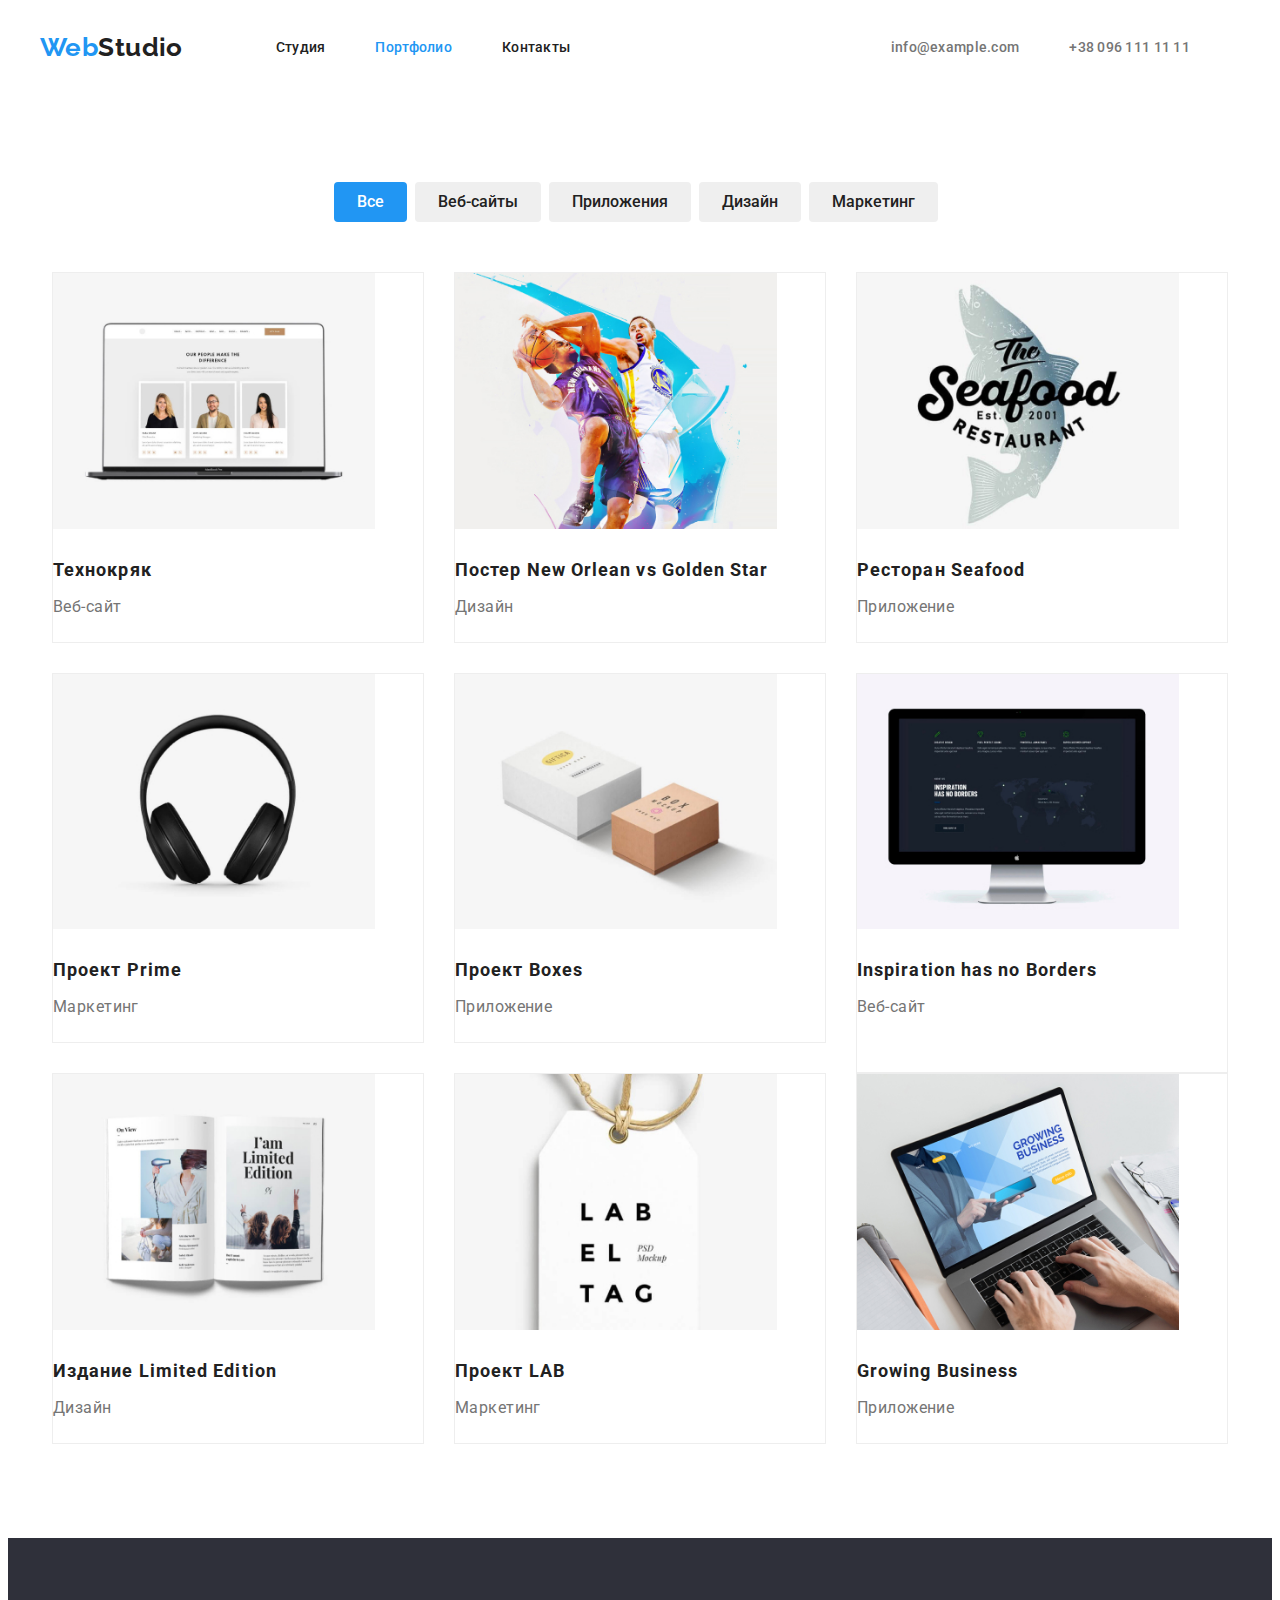
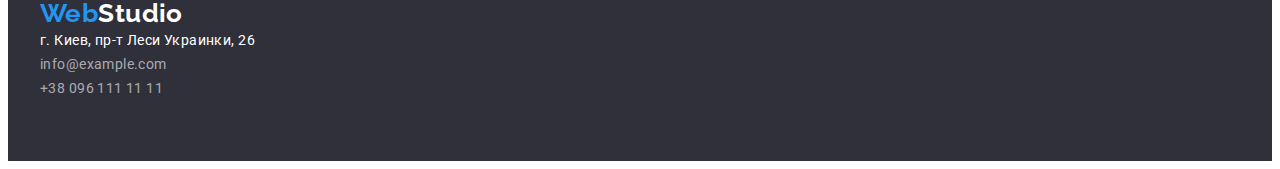
==== portfolio.html @ 1596ac1d "change footer container" ====
<!DOCTYPE html>
<html lang="en">
  <head>
    <meta charset="UTF-8" />
    <meta http-equiv="X-UA-Compatible" content="IE=edge" />
    <meta name="viewport" content="width=device-width, initial-scale=1.0" />
    <title>Document</title>
    <link
      href="https://fonts.googleapis.com/css2?family=Raleway:wght@700&family=Roboto:wght@400;500;700;900&display=swap"
      rel="stylesheet"
    />
    <link rel="stylesheet" href="./css/styles.css" />
  </head>

  <body>
    <!--Шапка сайта-->

    <header class="page-header">
      <div class="container">
        <nav class="main-nav">
          <a href="./index.html" class="logo-accent-header"
            >Web<span class="logo-primary-header">Studio</span></a
          >
          <ul class="site-nav list">
            <li class="item"><a class="link" href="./index.html">Студия</a></li>
            <li class="item"><a class="link-current" href="./portfolio.html">Портфолио</a></li>
            <li class="item"><a class="link" href="">Контакты</a></li>
          </ul>

          <ul class="auth-nav list">
            <li><a class="link" href="mailto:info@devstudio.com">info@example.com</a></li>
            <li><a class="link" href="tel:+380961111111">+38 096 111 11 11</a></li>
          </ul>
        </nav>
      </div>
    </header>

    <!--Главное меню портфолио-->
    <section class="section-menu">
      <div class="container">
        <h1 class="visually-hidden">Главное меню портфолио</h1>
        <ul class="list-button">
          <li><button class="button-current" type="button">Все</button></li>
          <li><button class="button-link" type="button">Веб-сайты</button></li>
          <li><button class="button-link" type="button">Приложения</button></li>
          <li><button class="button-link" type="button">Дизайн</button></li>
          <li><button class="button-link" type="button">Маркетинг</button></li>
        </ul>

        <ul class="work-link">
          <li class="worklink-list">
            <a href="Ссылка" class="menu-list">
              <img src="./images/tehnokryak.jpg" alt="Технокряк" width="322" />
              <h2 class="work-name">Технокряк</h2>
              <p class="work-category">Веб-сайт</p>
            </a>
          </li>

          <li class="worklink-list">
            <a href="Ссылка" class="menu-list">
              <img src="./images/poster.jpg" alt="Постер New Orlean vs Golden Star" width="322" />
              <h2 class="work-name">Постер New Orlean vs Golden Star</h2>
              <p class="work-category">Дизайн</p>
            </a>
          </li>

          <li class="worklink-list">
            <a href="Ссылка" class="menu-list">
              <img src="./images/seafood.jpg" alt="Ресторан Seafood" width="322" />
              <h2 class="work-name">Ресторан Seafood</h2>
              <p class="work-category">Приложение</p>
            </a>
          </li>

          <li class="worklink-list">
            <a href="Ссылка" class="menu-list">
              <img src="./images/proektprime.jpg" alt="Проект Prime" width="322" />
              <h2 class="work-name">Проект Prime</h2>
              <p class="work-category">Маркетинг</p>
            </a>
          </li>

          <li class="worklink-list">
            <a href="Ссылка" class="menu-list">
              <img src="./images/proektboxes.jpg" alt="Проект Boxes" width="322" />
              <h2 class="work-name">Проект Boxes</h2>
              <p class="work-category">Приложение</p>
            </a>
          </li>

          <li class="worklink-list">
            <a href="Ссылка" class="menu-list">
              <img src="./images/inspirations.jpg" alt="Inspiration has no Borders" width="322" />
              <h2 class="work-name">Inspiration has no Borders</h2>
              <p class="work-category">Веб-сайт</p>
            </a>
          </li>

          <li class="worklink-list">
            <a href="Ссылка" class="menu-list">
              <img src="./images/limitededition.jpg" alt="Издание Limited Edition" width="322" />
              <h2 class="work-name">Издание Limited Edition</h2>
              <p class="work-category">Дизайн</p>
            </a>
          </li>

          <li class="worklink-list">
            <a href="Ссылка" class="menu-list">
              <img src="./images/proektlab.jpg" alt="Проект LAB" width="322" />
              <h2 class="work-name">Проект LAB</h2>
              <p class="work-category">Маркетинг</p>
            </a>
          </li>

          <li class="worklink-list">
            <a href="Ссылка" class="menu-list">
              <img src="./images/growingbusiness.jpg" alt="Growing Business" width="322" />
              <h2 class="work-name">Growing Business</h2>
              <p class="work-category">Приложение</p>
            </a>
          </li>
        </ul>
      </div>
    </section>

    <!--Подвал сайта-->

    <footer class="footer-page">
      <div class="container">
        <a href="./index.html" class="logo-accent-footer"
          >Web<span class="logo-primary-footer">Studio</span></a
        >
        <address>
          <ul class="list">
            <li>
              <a
                class="link-map"
                href="https://bit.ly/3pXMvUd"
                target="_blank"
                rel="noopener nofollow noreferrer"
                >г. Киев, пр-т Леси Украинки, 26</a
              >
            </li>
            <li>
              <a class="link-connection" href="mailto:info@devstudio.com">info@example.com</a>
            </li>
            <li><a class="link-connection" href="tel:+380961111111">+38 096 111 11 11</a></li>
          </ul>
        </address>
      </div>
    </footer>
  </body>
</html>
---- css/styles.css ----
:root {
  --primary-text-color: #212121;
  --title-title-color: #757575;
  --accent-color: #2196f3;
  --primary-white-color: #ffffff;

  /* Background color */
  --background-header-color: #ffffff;
  --background-footer-color: #2f303a;
  --background-section-color: #f5f4fa;
}

body {
  background-color: var(--primary-white-color);
  color: var(--primary-text-color);
  font-family: Roboto, sans-serif;
  font-style: normal;
  font-weight: 400;
  font-size: 14px;
  letter-spacing: 0.03em;
}

.visually-hidden {
  position: absolute;
  width: 1px;
  height: 1px;
  margin: -1px;
  border: 0;
  padding: 0;
  white-space: nowrap;
  clip-path: inset(100%);
  clip: rect(0 0 0 0);
  overflow: hidden;
}

/* Утилиты */

.list {
  padding: 0;
  margin: 0;
  list-style: none;
}

.container {
  margin-left: auto;
  margin-right: auto;
  width: 1200px;
  padding-left: 15px;
  padding-right: 15px;
}

/* logo, ШАПКА САЙТА */

.logo-accent-header {
  color: var(--accent-color);
  font-family: Raleway;
  font-weight: 700;
  font-size: 26px;
  line-height: 1.19;
  text-decoration: none;
  padding-top: 24px;
  padding-bottom: 25px;
}

.logo-accent-header:hover,
.logo-accent-header:focus {
  color: var(--accent-color);
}

.logo-primary-header {
  color: var(--primary-text-color);
  font-family: Raleway;
  font-weight: 700;
  font-size: 26px;
  line-height: 1.19;
  text-decoration: none;
}

.logo-primary-header:hover,
.logo-primary-header:focus {
  color: var(--accent-color);
}

/* Main-nav */
.main-nav {
  display: flex;
  align-items: center;
}

/* Site-nav */
.site-nav {
  display: flex;
  margin-left: 93px;
}

.site-nav .item:not(:last-child) {
  margin-right: 50px;
}

.site-nav .link {
  display: block;
  color: var(--primary-text-color);
  font-weight: 500;
  line-height: 1.14;
  text-decoration: none;
  letter-spacing: 0.02em;
  padding-top: 32px;
  padding-bottom: 32px;
}

.site-nav .link:hover,
.link:focus {
  color: var(--accent-color);
}

.site-nav .link-current:hover,
.link-current:focus {
  color: var(--accent-color);
}

.site-nav .link-current {
  display: block;
  color: var(--accent-color);
  font-weight: 500;
  line-height: 1.14;
  text-decoration: none;
  letter-spacing: 0.02em;
  padding-top: 32px;
  padding-bottom: 32px;
}

.auth-nav {
  display: flex;
  margin-left: auto;
}

.auth-nav .link {
  margin-right: 50px;
}

.auth-nav .link {
  display: block;
  color: var(--title-title-color);
  font-weight: 500;
  line-height: 1.14;
  text-decoration: none;
  letter-spacing: 0.02em;
  padding-top: 32px;
  padding-bottom: 32px;
}

.auth-nav .link:hover,
.link:focus {
  color: var(--accent-color);
}

/* HERO */
.section-hero {
  background-color: var(--background-footer-color);
  text-align: center;
  padding-top: 200px;
  padding-bottom: 200px;
}

.section-hero .hero-title {
  margin-top: 0;
  margin-bottom: 30px;
  color: var(--primary-white-color);
  font-weight: 900;
  font-size: 44px;
  line-height: 1.36;
  text-transform: uppercase;
  letter-spacing: 0.06em;
  text-align: center;
}

.section-hero .button {
  display: inline-block;
  border: 1px solid transparent;
  border-radius: 4px;
  padding: 10px 32px;
  min-width: 136px;
  color: var(--primary-white-color);
  background-color: var(--accent-color);
  font-weight: bold;
  font-size: 16px;
  line-height: 1.87;
  text-align: center;
  cursor: pointer;
  letter-spacing: 0.06em;
}

/* Главное меню портфолио */
.section-menu {
  padding-top: 94px;
  padding-bottom: 94px;
}

.list-button {
  margin: 0px 0px 50px 0px;
  padding: 0;
  list-style: none;
  display: inline-block;
  display: flex;
  justify-content: center;
}

.button-current:hover,
.button-current:focus {
  background-color: var(--accent-color);
  color: var(--primary-white-color);
}

.button-current {
  display: inline-block;
  border: 1px solid transparent;
  border-radius: 4px;
  padding: 6px 22px;
  margin-right: 8px;
  min-width: 73px;
  color: var(--primary-text-color);
  font-family: Roboto;
  font-weight: 500;
  font-size: 16px;
  line-height: 1.62;
  cursor: pointer;
  text-align: center;
}

.section-menu .button-current {
  color: var(--primary-white-color);
  background-color: var(--accent-color);
}

.button-link:hover,
.button-link:focus {
  background-color: var(--accent-color);
  color: var(--primary-white-color);
}

.button-link {
  border: 1px solid transparent;
  border-radius: 4px;
  padding: 6px 22px;
  margin-right: 8px;
  min-width: 73px;
  color: var(--primary-text-color);
  font-family: Roboto;
  font-weight: 500;
  font-size: 16px;
  line-height: 1.62;
  cursor: pointer;
  text-align: center;
}

.work-link {
  list-style: none;
  display: inline-block;
  display: flex;
  flex-wrap: wrap;
  justify-content: center;
  margin: 0;
  padding: 0;
}

.container .worklink-list {
  display: inline-block;
  display: flex;
  flex-wrap: wrap;
  width: 370px;
  margin-right: 30px;
  margin-bottom: 30px;
  border: 1px solid #eeeeee;
}

.container .worklink-list:nth-child(3n) {
  margin-right: 0;
}

.container .worklink-list:nth-child(n + 6) {
  margin-bottom: 0;
}

.work-name {
  margin: 0px 0px 4px 0px;
  padding: 20px 0px 0px 0px;
  color: var(--primary-text-color);
  font-weight: 700;
  font-size: 18px;
  line-height: 2;
  letter-spacing: 0.06em;
}

.work-category {
  margin: 0;
  padding: 0px 0px 20px 0px;
  color: var(--title-title-color);
  font-size: 16px;
  line-height: 1.87;
}

.menu-list {
  text-decoration: none;
}

/* Features */
.section-features {
  padding-top: 94px;
  padding-bottom: 94px;
}

.feature-list {
  display: flex;
  flex-wrap: wrap;
  padding: 0;
  margin: 0;
  list-style: none;
}

.feature-list .features-items {
  width: 270px;
}

.features-title {
  margin-top: 0;
  margin-bottom: 10px;
  font-weight: 700;
  font-size: 14px;
  line-height: 1.17;
  text-transform: uppercase;
}

.features-items {
  margin-top: 0;
  margin-bottom: 0;
  color: var(--title-title-color);
  font-size: 14px;
  line-height: 1.71;
}

/* Род деятельности */

.section-activity {
  padding-top: 0px;
  padding-bottom: 94px;
}

.list-activity {
  display: flex;
  padding: 0;
  margin: 0;
  list-style: none;
}

.activity-item:not(:last-child) {
  margin-right: 30px;
}

.work-activity {
  margin-top: 0;
  margin-bottom: 50px;
  font-weight: 700;
  font-size: 36px;
  line-height: 1.16;
  text-align: center;
}

/* Наши сотрудники */
.section-workers {
  background-color: var(--background-section-color);
  padding-top: 94px;
  padding-bottom: 94px;
}

.list-workers {
  display: flex;
  justify-content: space-between;
  list-style: none;
  margin: 0;
  padding: 0;
}

.workers-title {
  margin-top: 0;
  margin-bottom: 0;
  font-weight: 700;
  font-size: 36px;
  line-height: 1.16;
  text-align: center;
  margin-bottom: 50px;
}

.worker-pic:not(:last-child) {
  margin-right: 30px;
}

.worker-pic {
  background-color: var(--background-header-color);
  border-radius: 0px 0px 4px 4px;
}

.worker-item {
  margin-top: 30px;
  margin-bottom: 10px;
  font-weight: 500;
  font-size: 16px;
  line-height: 1.18;
  text-align: center;
}

.worker-list {
  margin-top: 0;
  margin-bottom: 30px;
  color: var(--title-title-color);
  font-size: 16px;
  line-height: 1.18;
  text-align: center;
}

/* подвал */
.footer-page {
  background-color: #2f303a;
  padding-top: 60px;
  padding-bottom: 60px;
}

.logo-accent-footer {
  color: var(--accent-color);
  font-family: Raleway;
  font-weight: 700;
  font-size: 26px;
  line-height: 1.19;
  text-decoration: none;
  margin-bottom: 20px;
}

.logo-primary-footer {
  color: var(--primary-white-color);
  font-family: Raleway;
  font-weight: 700;
  font-size: 26px;
  line-height: 1.19;
  text-decoration: none;
  margin-bottom: 20px;
}

.logo-primary-footer:hover,
.logo-primary-footer:focus {
  color: var(--accent-color);
}

.link-map {
  color: var(--primary-white-color);
  margin-bottom: 9px;
  font-style: normal;
  font-size: 14px;
  line-height: 1.71;
  text-decoration: none;
}

.link-connection:hover,
.link-connection:focus {
  color: var(--accent-color);
}

.link-connection {
  color: rgba(255, 255, 255, 0.6);
  margin-top: 9px;
  font-style: normal;
  font-size: 14px;
  line-height: 1.71;
  text-decoration: none;
}
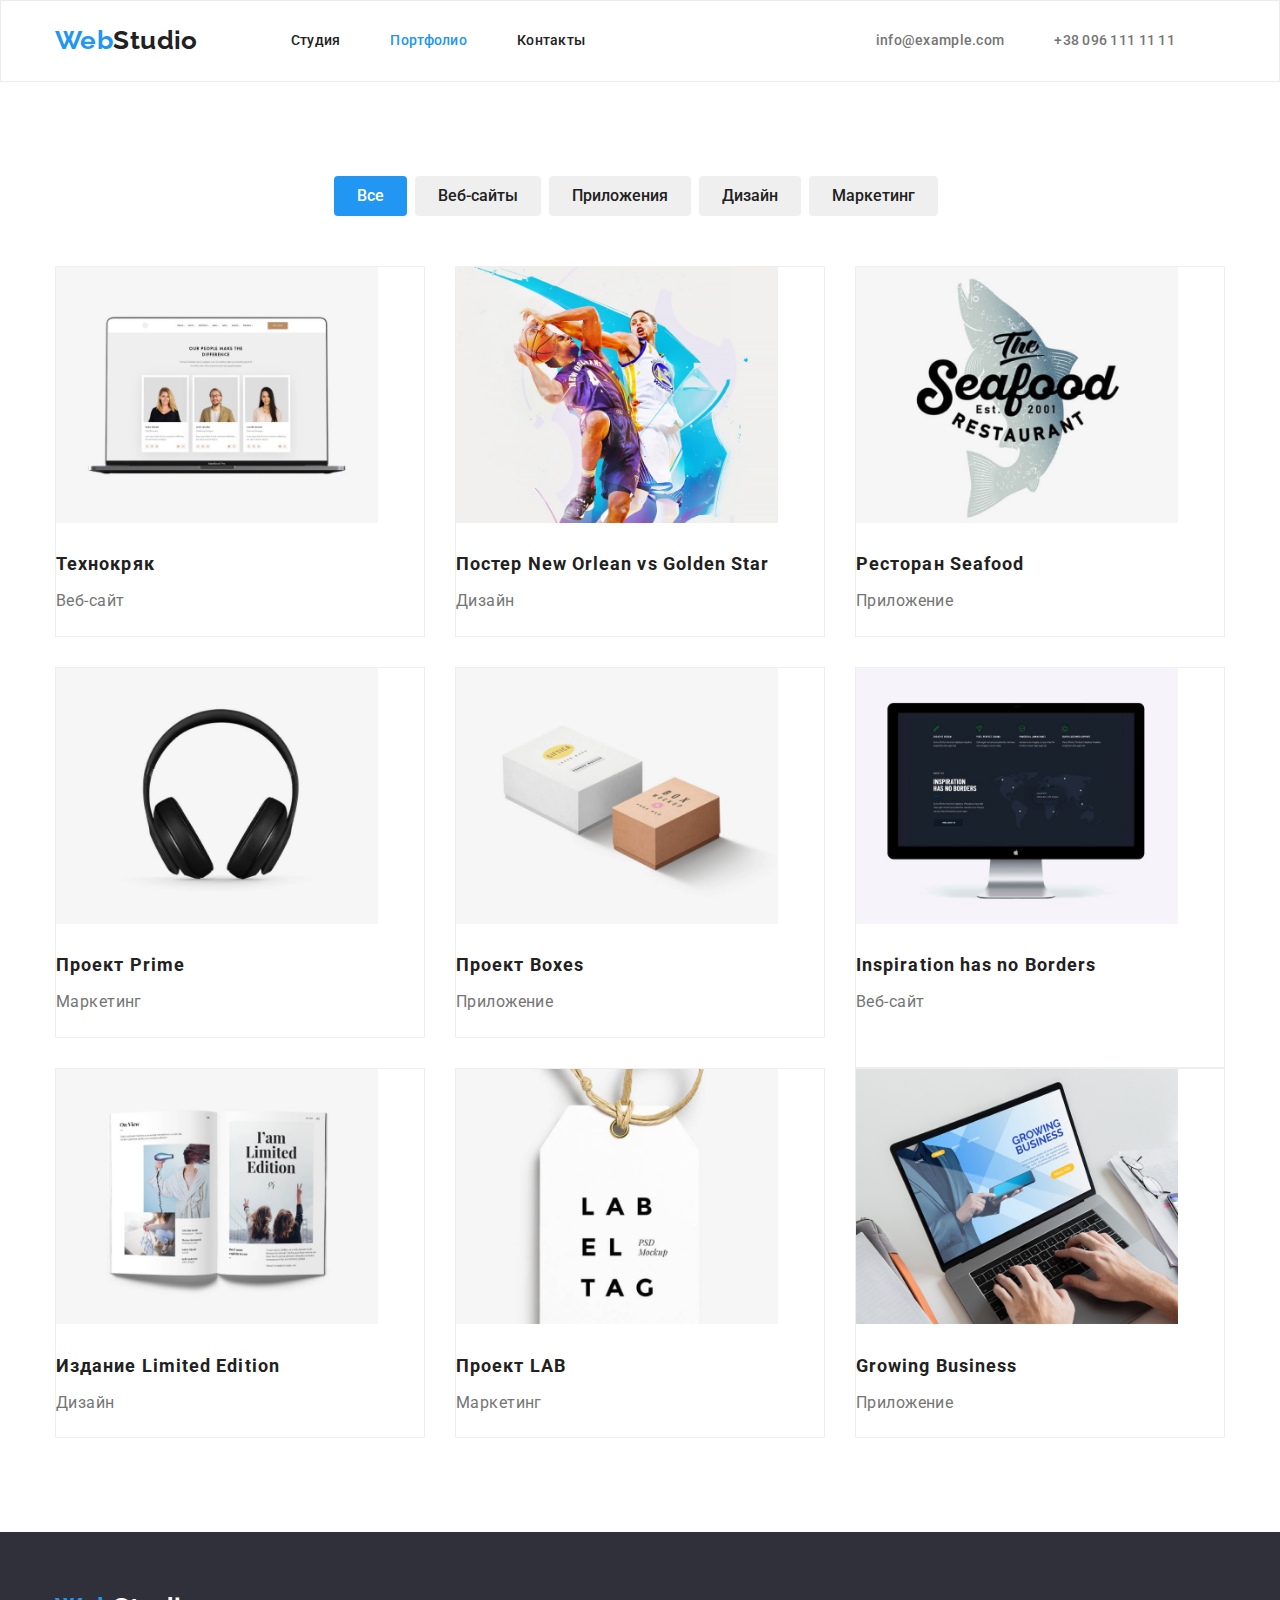
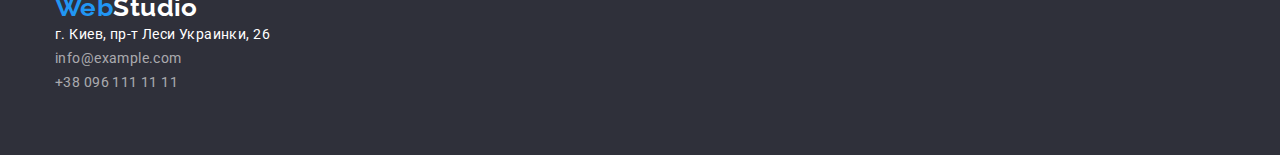
==== commit adfabc4b: "add and connect modern-normalize" ====
--- a/portfolio.html
+++ b/portfolio.html
@@ -8,6 +8,10 @@
     <link
       href="https://fonts.googleapis.com/css2?family=Raleway:wght@700&family=Roboto:wght@400;500;700;900&display=swap"
       rel="stylesheet"
+    />
+    <link
+      rel="stylesheet"
+      href="https://cdnjs.cloudflare.com/ajax/libs/modern-normalize/1.1.0/modern-normalize.min.css"
     />
     <link rel="stylesheet" href="./css/styles.css" />
   </head>
--- a/css/styles.css
+++ b/css/styles.css
@@ -50,6 +50,10 @@
 }
 
 /* logo, ШАПКА САЙТА */
+
+.page-header {
+  border: 1px solid #ececec;
+}
 
 .logo-accent-header {
   color: var(--accent-color);
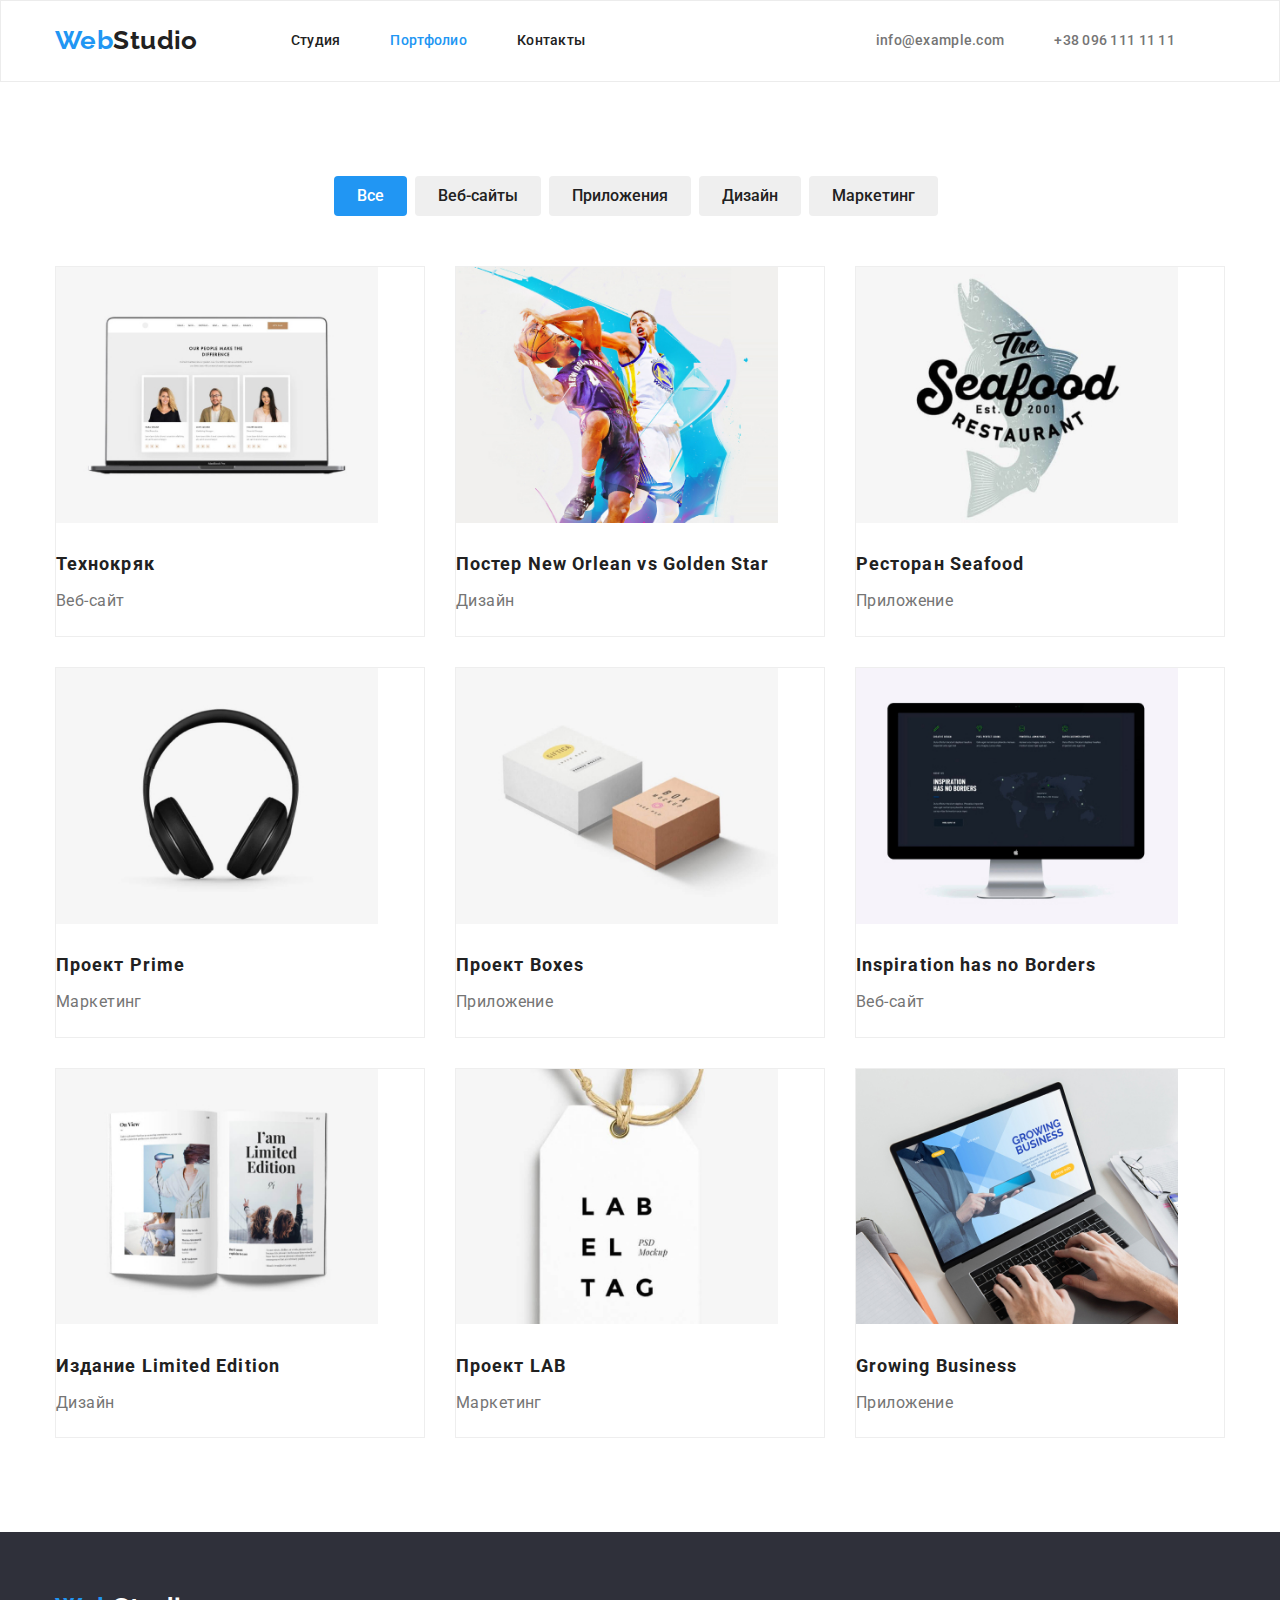
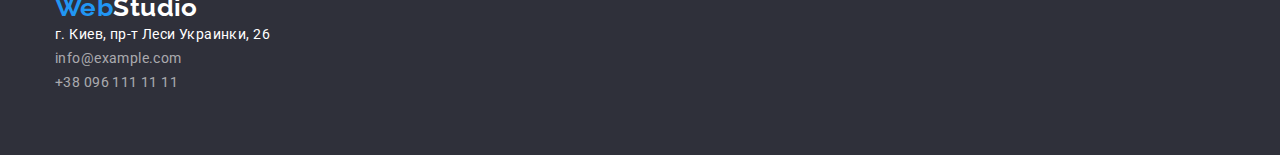
==== commit 9dad9a26: "change worklink-list" ====
--- a/portfolio.html
+++ b/portfolio.html
@@ -53,7 +53,7 @@
 
         <ul class="work-link">
           <li class="worklink-list">
-            <a href="Ссылка" class="menu-list">
+            <a href="#" class="menu-list">
               <img src="./images/tehnokryak.jpg" alt="Технокряк" width="322" />
               <h2 class="work-name">Технокряк</h2>
               <p class="work-category">Веб-сайт</p>
@@ -61,7 +61,7 @@
           </li>
 
           <li class="worklink-list">
-            <a href="Ссылка" class="menu-list">
+            <a href="#" class="menu-list">
               <img src="./images/poster.jpg" alt="Постер New Orlean vs Golden Star" width="322" />
               <h2 class="work-name">Постер New Orlean vs Golden Star</h2>
               <p class="work-category">Дизайн</p>
@@ -69,7 +69,7 @@
           </li>
 
           <li class="worklink-list">
-            <a href="Ссылка" class="menu-list">
+            <a href="#" class="menu-list">
               <img src="./images/seafood.jpg" alt="Ресторан Seafood" width="322" />
               <h2 class="work-name">Ресторан Seafood</h2>
               <p class="work-category">Приложение</p>
@@ -77,7 +77,7 @@
           </li>
 
           <li class="worklink-list">
-            <a href="Ссылка" class="menu-list">
+            <a href="#" class="menu-list">
               <img src="./images/proektprime.jpg" alt="Проект Prime" width="322" />
               <h2 class="work-name">Проект Prime</h2>
               <p class="work-category">Маркетинг</p>
@@ -85,7 +85,7 @@
           </li>
 
           <li class="worklink-list">
-            <a href="Ссылка" class="menu-list">
+            <a href="#" class="menu-list">
               <img src="./images/proektboxes.jpg" alt="Проект Boxes" width="322" />
               <h2 class="work-name">Проект Boxes</h2>
               <p class="work-category">Приложение</p>
@@ -93,7 +93,7 @@
           </li>
 
           <li class="worklink-list">
-            <a href="Ссылка" class="menu-list">
+            <a href="#" class="menu-list">
               <img src="./images/inspirations.jpg" alt="Inspiration has no Borders" width="322" />
               <h2 class="work-name">Inspiration has no Borders</h2>
               <p class="work-category">Веб-сайт</p>
@@ -101,7 +101,7 @@
           </li>
 
           <li class="worklink-list">
-            <a href="Ссылка" class="menu-list">
+            <a href="#" class="menu-list">
               <img src="./images/limitededition.jpg" alt="Издание Limited Edition" width="322" />
               <h2 class="work-name">Издание Limited Edition</h2>
               <p class="work-category">Дизайн</p>
@@ -109,7 +109,7 @@
           </li>
 
           <li class="worklink-list">
-            <a href="Ссылка" class="menu-list">
+            <a href="#" class="menu-list">
               <img src="./images/proektlab.jpg" alt="Проект LAB" width="322" />
               <h2 class="work-name">Проект LAB</h2>
               <p class="work-category">Маркетинг</p>
@@ -117,7 +117,7 @@
           </li>
 
           <li class="worklink-list">
-            <a href="Ссылка" class="menu-list">
+            <a href="#" class="menu-list">
               <img src="./images/growingbusiness.jpg" alt="Growing Business" width="322" />
               <h2 class="work-name">Growing Business</h2>
               <p class="work-category">Приложение</p>
--- a/css/styles.css
+++ b/css/styles.css
@@ -281,7 +281,7 @@
   margin-right: 0;
 }
 
-.container .worklink-list:nth-child(n + 6) {
+.container .worklink-list:nth-child(n + 7) {
   margin-bottom: 0;
 }
 
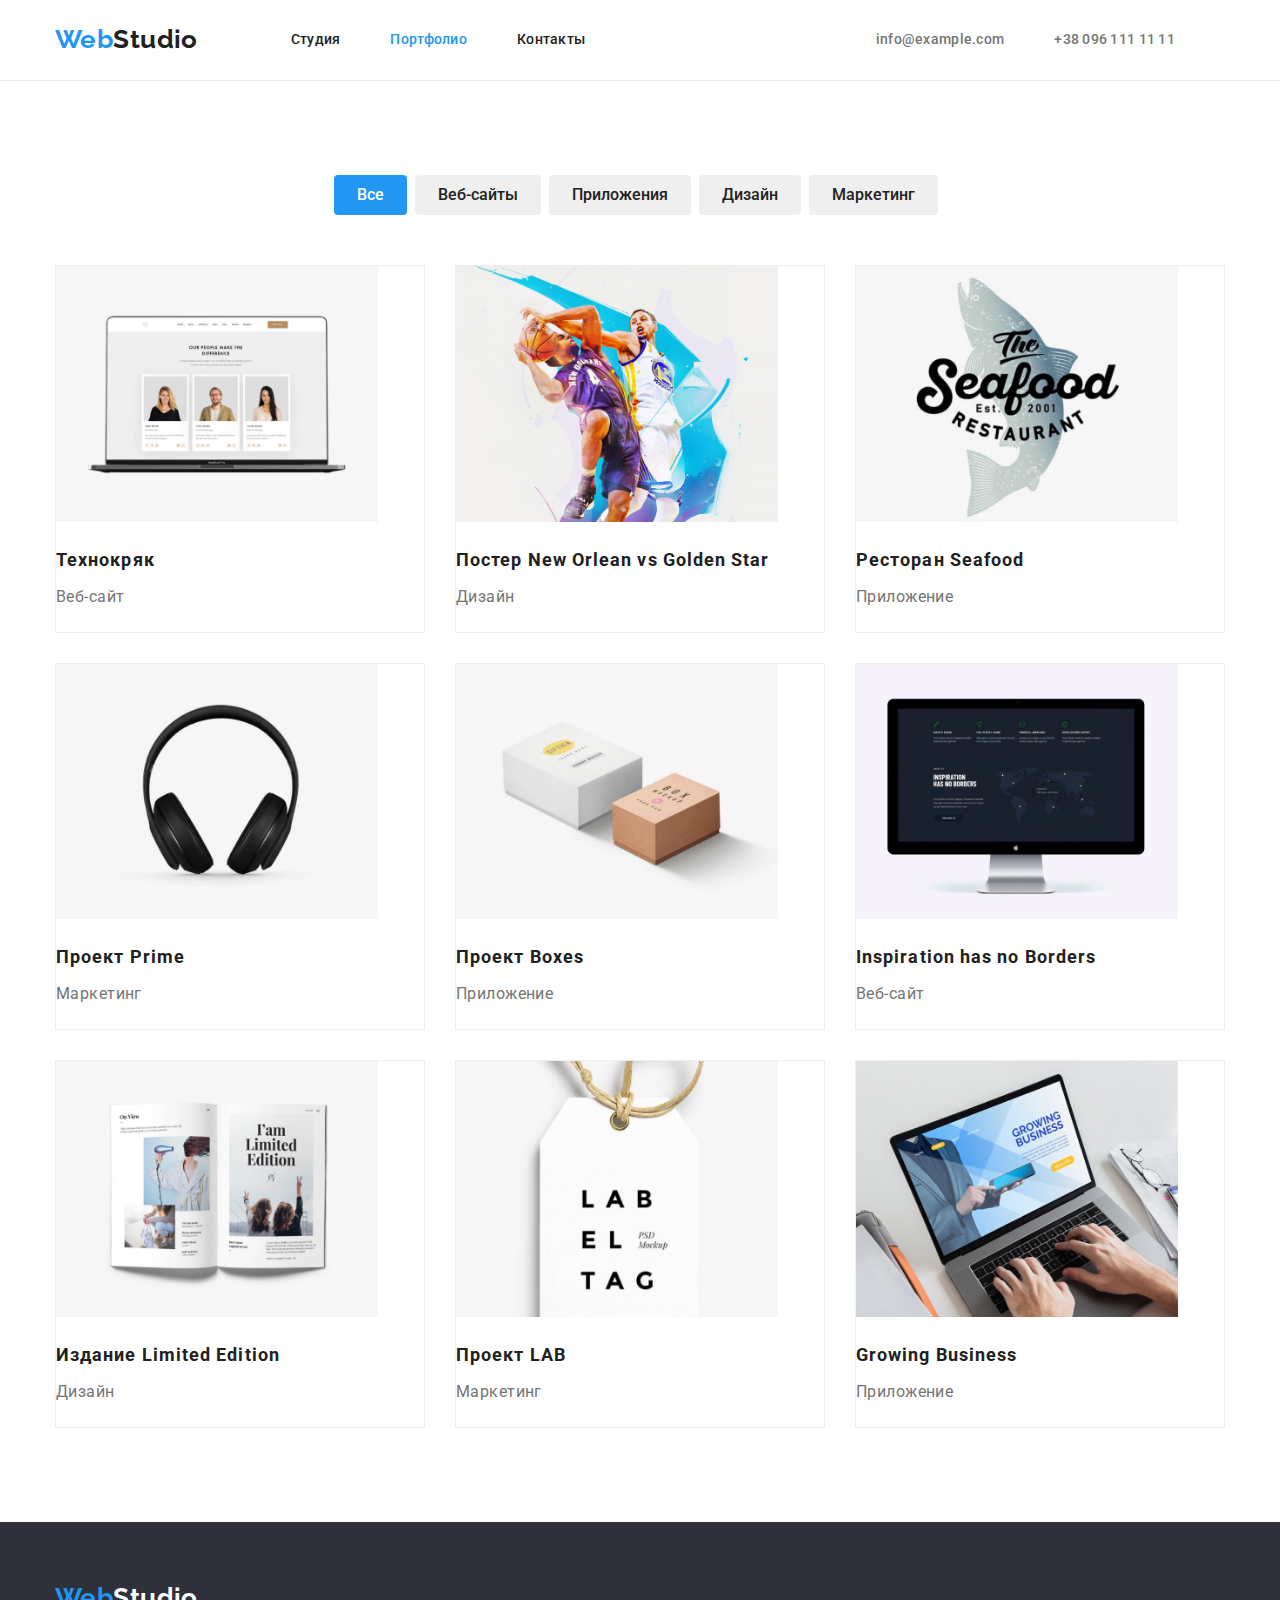
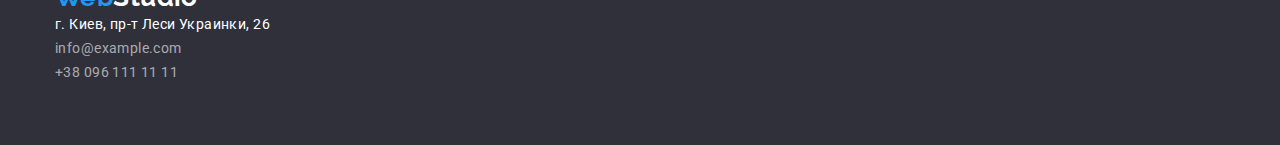
==== commit dc887c55: "add utiliti" ====
--- a/portfolio.html
+++ b/portfolio.html
@@ -51,7 +51,7 @@
           <li><button class="button-link" type="button">Маркетинг</button></li>
         </ul>
 
-        <ul class="work-link">
+        <ul class="work-item">
           <li class="worklink-list">
             <a href="#" class="menu-list">
               <img src="./images/tehnokryak.jpg" alt="Технокряк" width="322" />
--- a/css/styles.css
+++ b/css/styles.css
@@ -8,6 +8,16 @@
   --background-header-color: #ffffff;
   --background-footer-color: #2f303a;
   --background-section-color: #f5f4fa;
+}
+
+html {
+  box-sizing: border-box;
+}
+
+*,
+*::before,
+*::after {
+  box-sizing: inherit;
 }
 
 body {
@@ -41,6 +51,26 @@
   list-style: none;
 }
 
+h1,
+h2,
+h3,
+h4,
+p {
+  margin-top: 0;
+  margin-bottom: 0;
+}
+
+ul,
+ol {
+  margin-top: 0;
+  margin-bottom: 0;
+  padding-left: 0;
+}
+
+img {
+  display: block;
+}
+
 .container {
   margin-left: auto;
   margin-right: auto;
@@ -52,7 +82,7 @@
 /* logo, ШАПКА САЙТА */
 
 .page-header {
-  border: 1px solid #ececec;
+  border-bottom: 1px solid #ececec;
 }
 
 .logo-accent-header {
@@ -257,7 +287,7 @@
   text-align: center;
 }
 
-.work-link {
+.work-item {
   list-style: none;
   display: inline-block;
   display: flex;
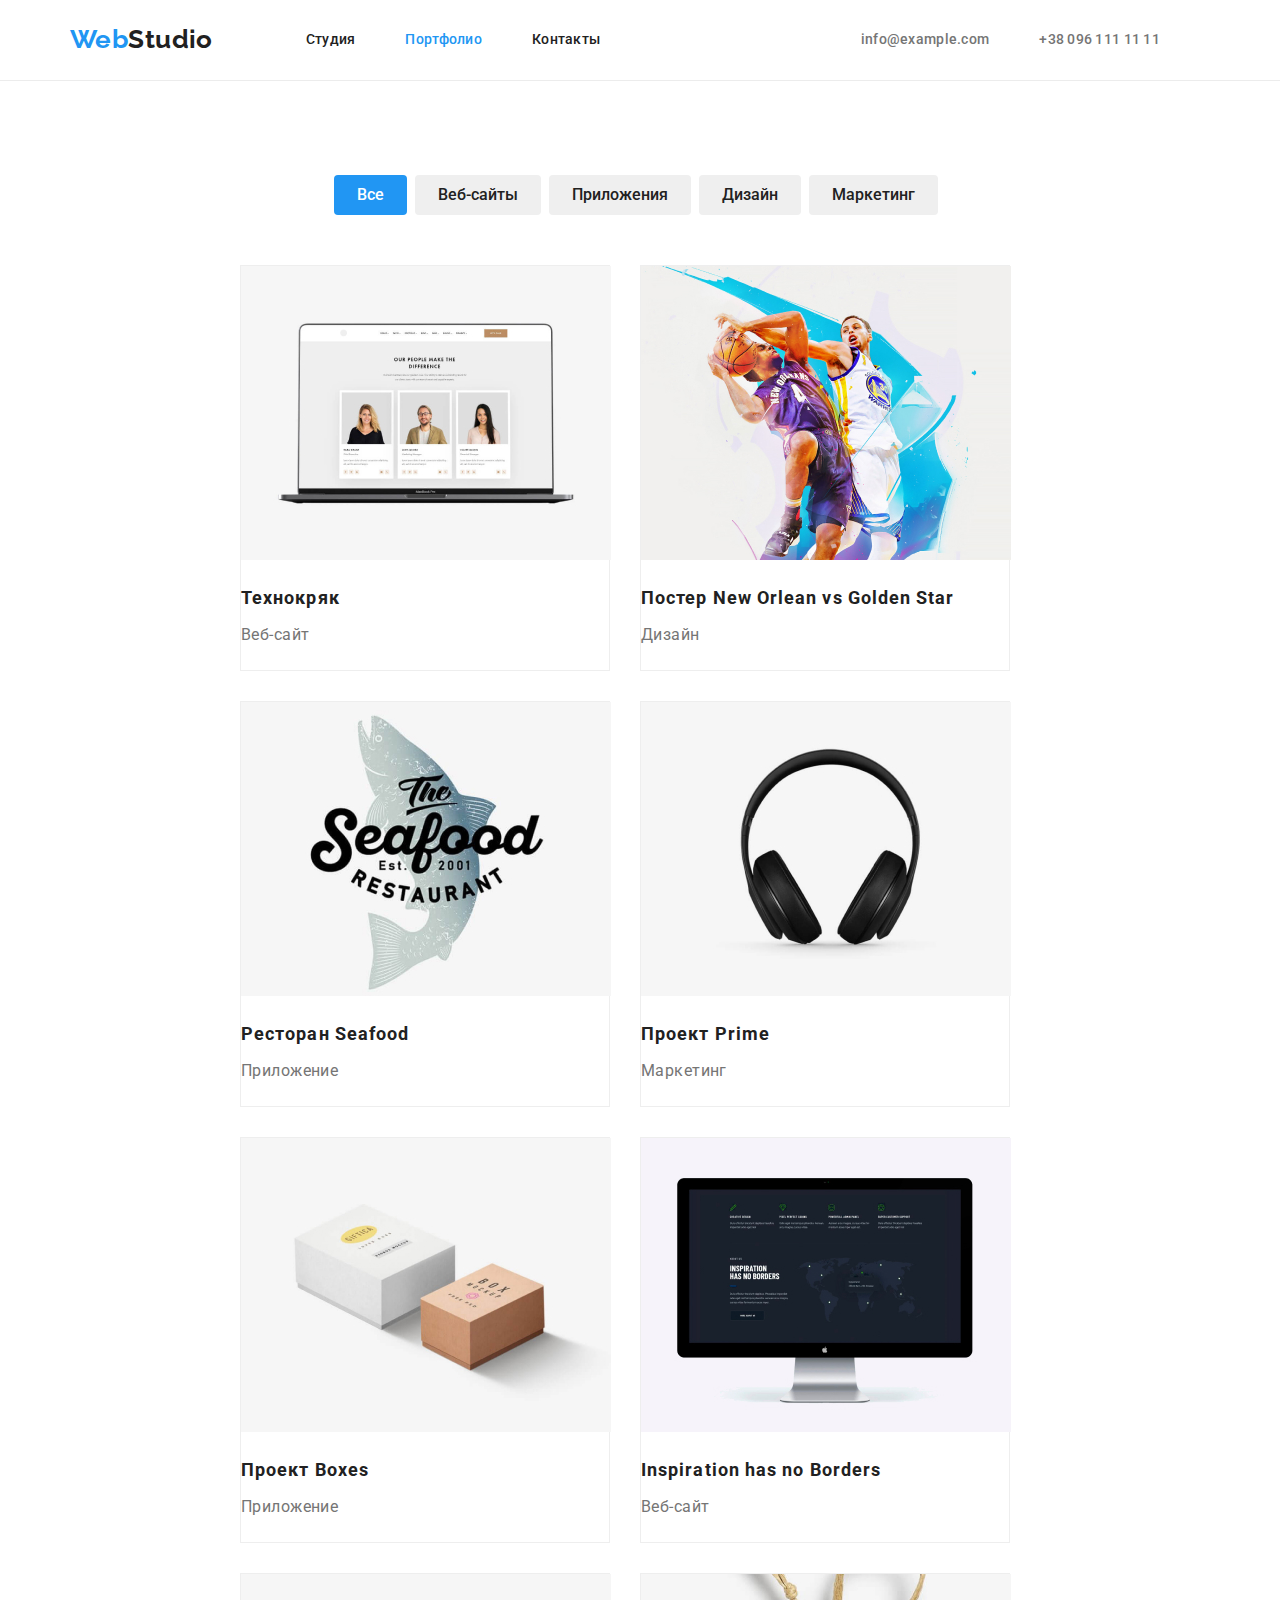
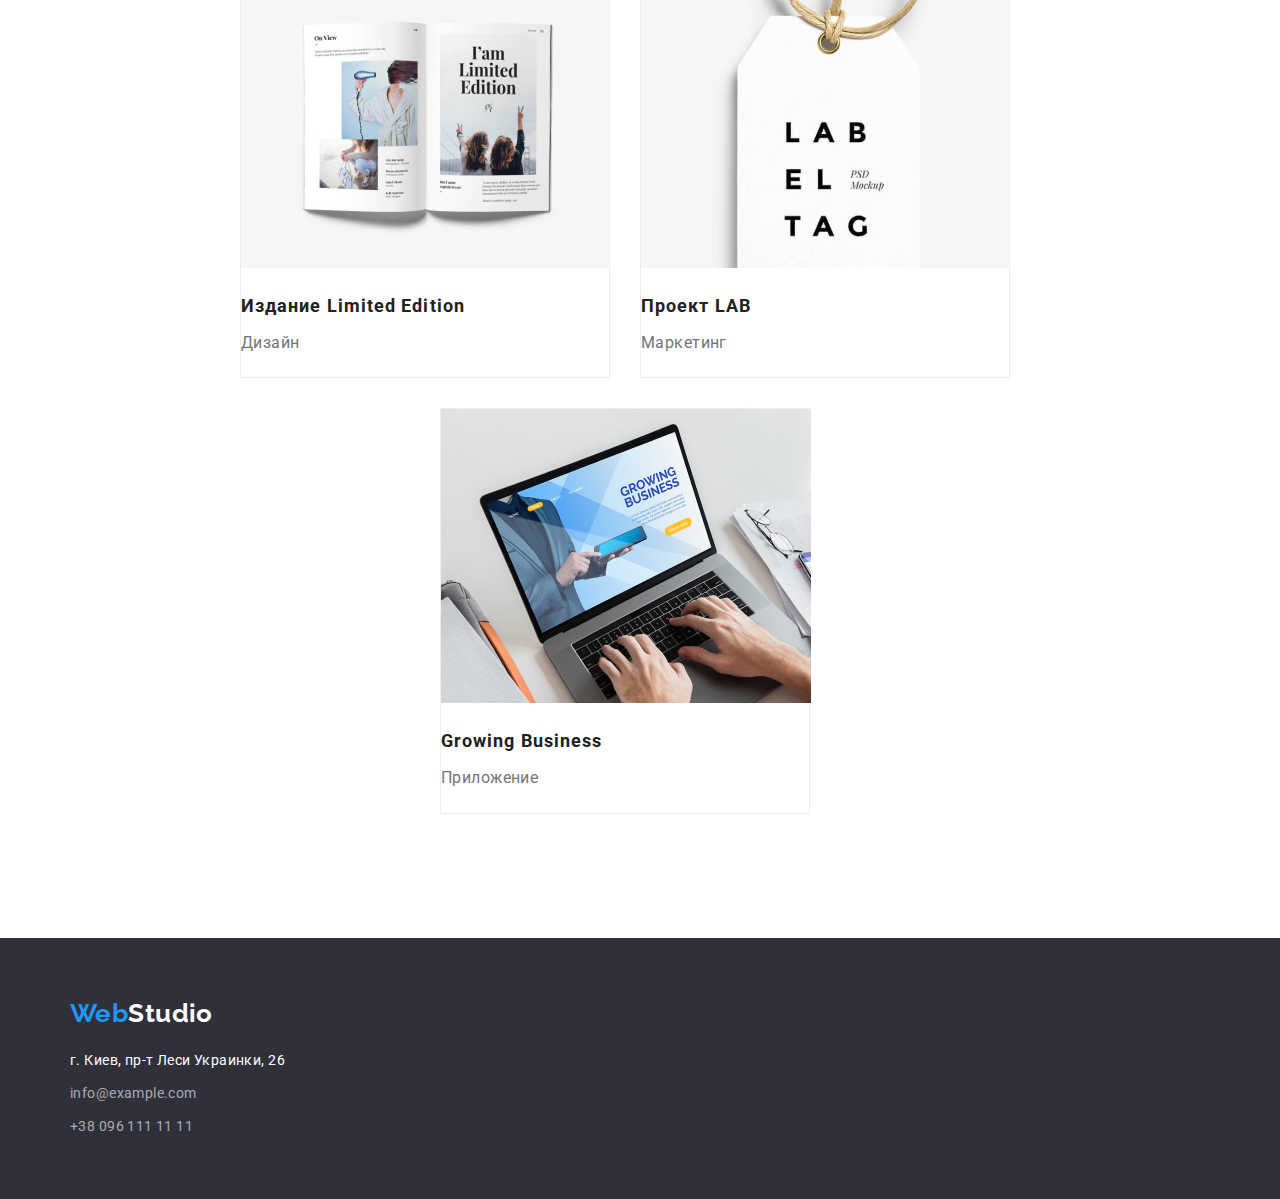
==== commit 90019a69: "correct mistakes" ====
--- a/portfolio.html
+++ b/portfolio.html
@@ -52,77 +52,95 @@
         </ul>
 
         <ul class="work-item">
-          <li class="worklink-list">
-            <a href="#" class="menu-list">
-              <img src="./images/tehnokryak.jpg" alt="Технокряк" width="322" />
-              <h2 class="work-name">Технокряк</h2>
-              <p class="work-category">Веб-сайт</p>
-            </a>
-          </li>
+          <div class="cardbox">
+            <li class="worklink-list">
+              <a href="#" class="menu-list">
+                <img src="./images/tehnokryak.jpg" alt="Технокряк" width="370" />
+                <h2 class="work-name">Технокряк</h2>
+                <p class="work-category">Веб-сайт</p>
+              </a>
+            </li>
+          </div>
 
-          <li class="worklink-list">
-            <a href="#" class="menu-list">
-              <img src="./images/poster.jpg" alt="Постер New Orlean vs Golden Star" width="322" />
-              <h2 class="work-name">Постер New Orlean vs Golden Star</h2>
-              <p class="work-category">Дизайн</p>
-            </a>
-          </li>
+          <div class="cardbox">
+            <li class="worklink-list">
+              <a href="#" class="menu-list">
+                <img src="./images/poster.jpg" alt="Постер New Orlean vs Golden Star" width="370" />
+                <h2 class="work-name">Постер New Orlean vs Golden Star</h2>
+                <p class="work-category">Дизайн</p>
+              </a>
+            </li>
+          </div>
 
-          <li class="worklink-list">
-            <a href="#" class="menu-list">
-              <img src="./images/seafood.jpg" alt="Ресторан Seafood" width="322" />
-              <h2 class="work-name">Ресторан Seafood</h2>
-              <p class="work-category">Приложение</p>
-            </a>
-          </li>
+          <div class="cardbox">
+            <li class="worklink-list">
+              <a href="#" class="menu-list">
+                <img src="./images/seafood.jpg" alt="Ресторан Seafood" width="370" />
+                <h2 class="work-name">Ресторан Seafood</h2>
+                <p class="work-category">Приложение</p>
+              </a>
+            </li>
+          </div>
 
-          <li class="worklink-list">
-            <a href="#" class="menu-list">
-              <img src="./images/proektprime.jpg" alt="Проект Prime" width="322" />
-              <h2 class="work-name">Проект Prime</h2>
-              <p class="work-category">Маркетинг</p>
-            </a>
-          </li>
+          <div class="cardbox">
+            <li class="worklink-list">
+              <a href="#" class="menu-list">
+                <img src="./images/proektprime.jpg" alt="Проект Prime" width="370" />
+                <h2 class="work-name">Проект Prime</h2>
+                <p class="work-category">Маркетинг</p>
+              </a>
+            </li>
+          </div>
 
-          <li class="worklink-list">
-            <a href="#" class="menu-list">
-              <img src="./images/proektboxes.jpg" alt="Проект Boxes" width="322" />
-              <h2 class="work-name">Проект Boxes</h2>
-              <p class="work-category">Приложение</p>
-            </a>
-          </li>
+          <div class="cardbox">
+            <li class="worklink-list">
+              <a href="#" class="menu-list">
+                <img src="./images/proektboxes.jpg" alt="Проект Boxes" width="370" />
+                <h2 class="work-name">Проект Boxes</h2>
+                <p class="work-category">Приложение</p>
+              </a>
+            </li>
+          </div>
 
-          <li class="worklink-list">
-            <a href="#" class="menu-list">
-              <img src="./images/inspirations.jpg" alt="Inspiration has no Borders" width="322" />
-              <h2 class="work-name">Inspiration has no Borders</h2>
-              <p class="work-category">Веб-сайт</p>
-            </a>
-          </li>
+          <div class="cardbox">
+            <li class="worklink-list">
+              <a href="#" class="menu-list">
+                <img src="./images/inspirations.jpg" alt="Inspiration has no Borders" width="370" />
+                <h2 class="work-name">Inspiration has no Borders</h2>
+                <p class="work-category">Веб-сайт</p>
+              </a>
+            </li>
+          </div>
 
-          <li class="worklink-list">
-            <a href="#" class="menu-list">
-              <img src="./images/limitededition.jpg" alt="Издание Limited Edition" width="322" />
-              <h2 class="work-name">Издание Limited Edition</h2>
-              <p class="work-category">Дизайн</p>
-            </a>
-          </li>
+          <div class="cardbox">
+            <li class="worklink-list">
+              <a href="#" class="menu-list">
+                <img src="./images/limitededition.jpg" alt="Издание Limited Edition" width="370" />
+                <h2 class="work-name">Издание Limited Edition</h2>
+                <p class="work-category">Дизайн</p>
+              </a>
+            </li>
+          </div>
 
-          <li class="worklink-list">
-            <a href="#" class="menu-list">
-              <img src="./images/proektlab.jpg" alt="Проект LAB" width="322" />
-              <h2 class="work-name">Проект LAB</h2>
-              <p class="work-category">Маркетинг</p>
-            </a>
-          </li>
+          <div class="cardbox">
+            <li class="worklink-list">
+              <a href="#" class="menu-list">
+                <img src="./images/proektlab.jpg" alt="Проект LAB" width="370" />
+                <h2 class="work-name">Проект LAB</h2>
+                <p class="work-category">Маркетинг</p>
+              </a>
+            </li>
+          </div>
 
-          <li class="worklink-list">
-            <a href="#" class="menu-list">
-              <img src="./images/growingbusiness.jpg" alt="Growing Business" width="322" />
-              <h2 class="work-name">Growing Business</h2>
-              <p class="work-category">Приложение</p>
-            </a>
-          </li>
+          <div class="cardbox">
+            <li class="worklink-list">
+              <a href="#" class="menu-list">
+                <img src="./images/growingbusiness.jpg" alt="Growing Business" width="370" />
+                <h2 class="work-name">Growing Business</h2>
+                <p class="work-category">Приложение</p>
+              </a>
+            </li>
+          </div>
         </ul>
       </div>
     </section>
@@ -146,9 +164,9 @@
               >
             </li>
             <li>
-              <a class="link-connection" href="mailto:info@devstudio.com">info@example.com</a>
+              <a class="link-connection-mail" href="mailto:info@devstudio.com">info@example.com</a>
             </li>
-            <li><a class="link-connection" href="tel:+380961111111">+38 096 111 11 11</a></li>
+            <li><a class="link-connection-tel" href="tel:+380961111111">+38 096 111 11 11</a></li>
           </ul>
         </address>
       </div>
--- a/css/styles.css
+++ b/css/styles.css
@@ -74,7 +74,7 @@
 .container {
   margin-left: auto;
   margin-right: auto;
-  width: 1200px;
+  width: 1170px;
   padding-left: 15px;
   padding-right: 15px;
 }
@@ -86,6 +86,7 @@
 }
 
 .logo-accent-header {
+  display: inline-block;
   color: var(--accent-color);
   font-family: Raleway;
   font-weight: 700;
@@ -189,11 +190,22 @@
 }
 
 /* HERO */
+.section {
+  padding-top: 94px;
+  padding-bottom: 94px;
+}
+
+.section-hero .container {
+  display: flex;
+  flex-direction: column;
+  align-items: center;
+  justify-content: center;
+  min-height: 412px;
+}
+
 .section-hero {
   background-color: var(--background-footer-color);
   text-align: center;
-  padding-top: 200px;
-  padding-bottom: 200px;
 }
 
 .section-hero .hero-title {
@@ -205,6 +217,7 @@
   line-height: 1.36;
   text-transform: uppercase;
   letter-spacing: 0.06em;
+  max-width: 696px;
   text-align: center;
 }
 
@@ -225,6 +238,7 @@
 }
 
 /* Главное меню портфолио */
+
 .section-menu {
   padding-top: 94px;
   padding-bottom: 94px;
@@ -459,6 +473,7 @@
 }
 
 .logo-accent-footer {
+  display: inline-block;
   color: var(--accent-color);
   font-family: Raleway;
   font-weight: 700;
@@ -469,13 +484,13 @@
 }
 
 .logo-primary-footer {
+  display: inline-block;
   color: var(--primary-white-color);
   font-family: Raleway;
   font-weight: 700;
   font-size: 26px;
   line-height: 1.19;
   text-decoration: none;
-  margin-bottom: 20px;
 }
 
 .logo-primary-footer:hover,
@@ -484,24 +499,40 @@
 }
 
 .link-map {
-  color: var(--primary-white-color);
-  margin-bottom: 9px;
+  display: inline-block;
+  color: var(--primary-white-color);
   font-style: normal;
   font-size: 14px;
   line-height: 1.71;
   text-decoration: none;
-}
-
-.link-connection:hover,
-.link-connection:focus {
-  color: var(--accent-color);
-}
-
-.link-connection {
+  margin-bottom: 9px;
+}
+
+.link-connection-mail:hover,
+.link-connection-mail:focus {
+  color: var(--accent-color);
+}
+
+.link-connection-tel:hover,
+.link-connection-tel:focus {
+  color: var(--accent-color);
+}
+
+.link-connection-mail {
+  display: inline-block;
   color: rgba(255, 255, 255, 0.6);
-  margin-top: 9px;
   font-style: normal;
   font-size: 14px;
   line-height: 1.71;
   text-decoration: none;
-}
+  margin-bottom: 9px;
+}
+
+.link-connection-tel {
+  display: inline-block;
+  color: rgba(255, 255, 255, 0.6);
+  font-style: normal;
+  font-size: 14px;
+  line-height: 1.71;
+  text-decoration: none;
+}
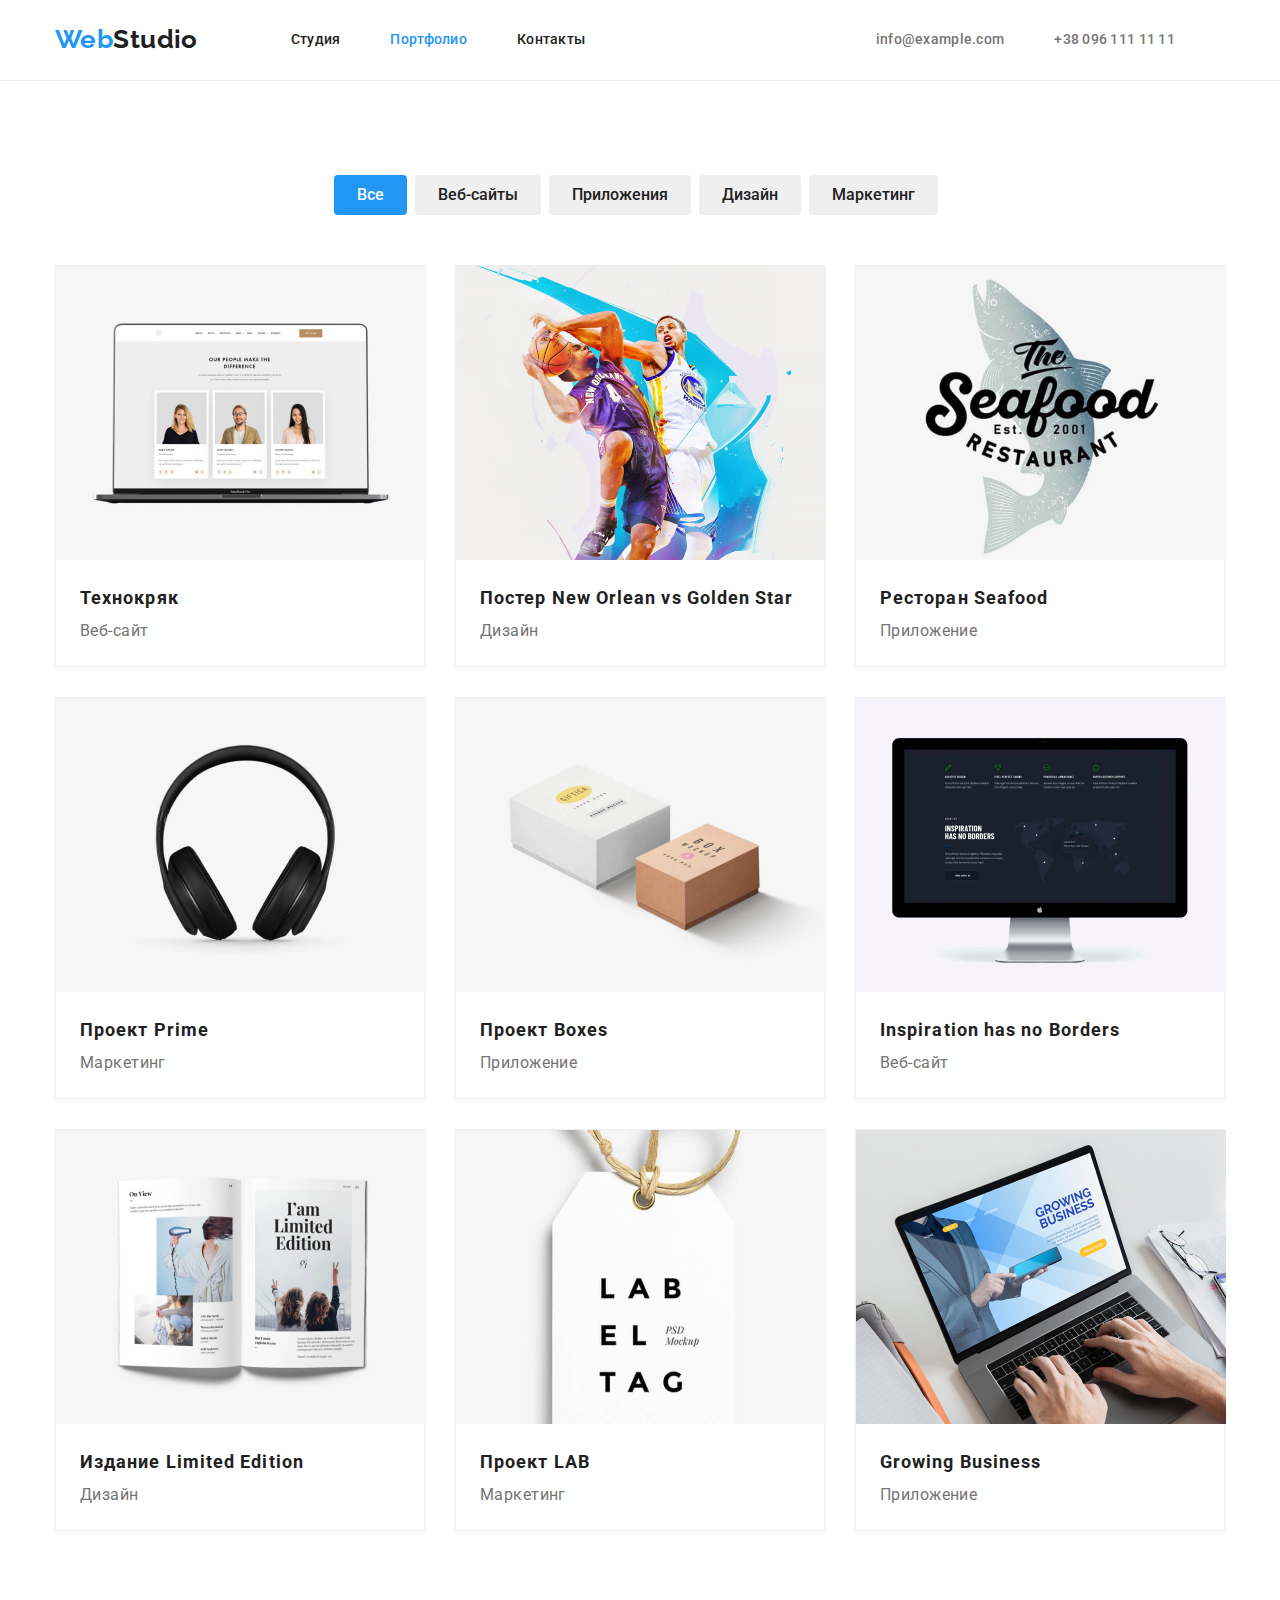
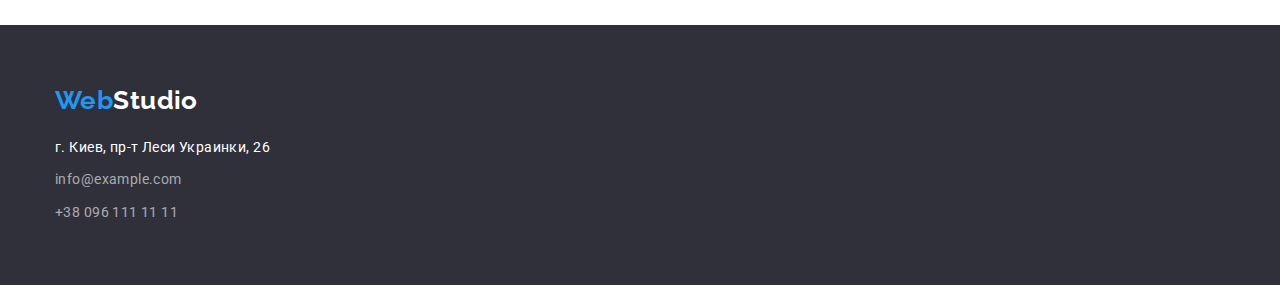
==== commit 69a94505: "change menu portfolio" ====
--- a/portfolio.html
+++ b/portfolio.html
@@ -52,95 +52,95 @@
         </ul>
 
         <ul class="work-item">
-          <div class="cardbox">
-            <li class="worklink-list">
-              <a href="#" class="menu-list">
-                <img src="./images/tehnokryak.jpg" alt="Технокряк" width="370" />
+          <li class="worklink-list">
+            <a href="#" class="menu-list">
+              <img src="./images/tehnokryak.jpg" alt="Технокряк" width="370" />
+              <div class="cardbox-list">
                 <h2 class="work-name">Технокряк</h2>
                 <p class="work-category">Веб-сайт</p>
-              </a>
-            </li>
-          </div>
+              </div>
+            </a>
+          </li>
 
-          <div class="cardbox">
-            <li class="worklink-list">
-              <a href="#" class="menu-list">
-                <img src="./images/poster.jpg" alt="Постер New Orlean vs Golden Star" width="370" />
+          <li class="worklink-list">
+            <a href="#" class="menu-list">
+              <img src="./images/poster.jpg" alt="Постер New Orlean vs Golden Star" width="370" />
+              <div class="cardbox-list">
                 <h2 class="work-name">Постер New Orlean vs Golden Star</h2>
                 <p class="work-category">Дизайн</p>
-              </a>
-            </li>
-          </div>
+              </div>
+            </a>
+          </li>
 
-          <div class="cardbox">
-            <li class="worklink-list">
-              <a href="#" class="menu-list">
-                <img src="./images/seafood.jpg" alt="Ресторан Seafood" width="370" />
+          <li class="worklink-list">
+            <a href="#" class="menu-list">
+              <img src="./images/seafood.jpg" alt="Ресторан Seafood" width="370" />
+              <div class="cardbox-list">
                 <h2 class="work-name">Ресторан Seafood</h2>
                 <p class="work-category">Приложение</p>
-              </a>
-            </li>
-          </div>
+              </div>
+            </a>
+          </li>
 
-          <div class="cardbox">
-            <li class="worklink-list">
-              <a href="#" class="menu-list">
-                <img src="./images/proektprime.jpg" alt="Проект Prime" width="370" />
+          <li class="worklink-list">
+            <a href="#" class="menu-list">
+              <img src="./images/proektprime.jpg" alt="Проект Prime" width="370" />
+              <div class="cardbox-list">
                 <h2 class="work-name">Проект Prime</h2>
                 <p class="work-category">Маркетинг</p>
-              </a>
-            </li>
-          </div>
+              </div>
+            </a>
+          </li>
 
-          <div class="cardbox">
-            <li class="worklink-list">
-              <a href="#" class="menu-list">
-                <img src="./images/proektboxes.jpg" alt="Проект Boxes" width="370" />
+          <li class="worklink-list">
+            <a href="#" class="menu-list">
+              <img src="./images/proektboxes.jpg" alt="Проект Boxes" width="370" />
+              <div class="cardbox-list">
                 <h2 class="work-name">Проект Boxes</h2>
                 <p class="work-category">Приложение</p>
-              </a>
-            </li>
-          </div>
+              </div>
+            </a>
+          </li>
 
-          <div class="cardbox">
-            <li class="worklink-list">
-              <a href="#" class="menu-list">
-                <img src="./images/inspirations.jpg" alt="Inspiration has no Borders" width="370" />
+          <li class="worklink-list">
+            <a href="#" class="menu-list">
+              <img src="./images/inspirations.jpg" alt="Inspiration has no Borders" width="370" />
+              <div class="cardbox-list">
                 <h2 class="work-name">Inspiration has no Borders</h2>
                 <p class="work-category">Веб-сайт</p>
-              </a>
-            </li>
-          </div>
+              </div>
+            </a>
+          </li>
 
-          <div class="cardbox">
-            <li class="worklink-list">
-              <a href="#" class="menu-list">
-                <img src="./images/limitededition.jpg" alt="Издание Limited Edition" width="370" />
+          <li class="worklink-list">
+            <a href="#" class="menu-list">
+              <img src="./images/limitededition.jpg" alt="Издание Limited Edition" width="370" />
+              <div class="cardbox-list">
                 <h2 class="work-name">Издание Limited Edition</h2>
                 <p class="work-category">Дизайн</p>
-              </a>
-            </li>
-          </div>
+              </div>
+            </a>
+          </li>
 
-          <div class="cardbox">
-            <li class="worklink-list">
-              <a href="#" class="menu-list">
-                <img src="./images/proektlab.jpg" alt="Проект LAB" width="370" />
+          <li class="worklink-list">
+            <a href="#" class="menu-list">
+              <img src="./images/proektlab.jpg" alt="Проект LAB" width="370" />
+              <div class="cardbox-list">
                 <h2 class="work-name">Проект LAB</h2>
                 <p class="work-category">Маркетинг</p>
-              </a>
-            </li>
-          </div>
+              </div>
+            </a>
+          </li>
 
-          <div class="cardbox">
-            <li class="worklink-list">
-              <a href="#" class="menu-list">
-                <img src="./images/growingbusiness.jpg" alt="Growing Business" width="370" />
+          <li class="worklink-list">
+            <a href="#" class="menu-list">
+              <img src="./images/growingbusiness.jpg" alt="Growing Business" width="370" />
+              <div class="cardbox-list">
                 <h2 class="work-name">Growing Business</h2>
                 <p class="work-category">Приложение</p>
-              </a>
-            </li>
-          </div>
+              </div>
+            </a>
+          </li>
         </ul>
       </div>
     </section>
--- a/css/styles.css
+++ b/css/styles.css
@@ -74,7 +74,7 @@
 .container {
   margin-left: auto;
   margin-right: auto;
-  width: 1170px;
+  width: 1200px;
   padding-left: 15px;
   padding-right: 15px;
 }
@@ -307,8 +307,15 @@
   display: flex;
   flex-wrap: wrap;
   justify-content: center;
-  margin: 0;
-  padding: 0;
+  margin: -15px -15px;
+}
+
+.worklink-list {
+  margin: 15px 15px;
+}
+
+.cardbox-list {
+  padding: 20px 24px;
 }
 
 .container .worklink-list {
@@ -316,22 +323,10 @@
   display: flex;
   flex-wrap: wrap;
   width: 370px;
-  margin-right: 30px;
-  margin-bottom: 30px;
   border: 1px solid #eeeeee;
 }
 
-.container .worklink-list:nth-child(3n) {
-  margin-right: 0;
-}
-
-.container .worklink-list:nth-child(n + 7) {
-  margin-bottom: 0;
-}
-
 .work-name {
-  margin: 0px 0px 4px 0px;
-  padding: 20px 0px 0px 0px;
   color: var(--primary-text-color);
   font-weight: 700;
   font-size: 18px;
@@ -340,8 +335,6 @@
 }
 
 .work-category {
-  margin: 0;
-  padding: 0px 0px 20px 0px;
   color: var(--title-title-color);
   font-size: 16px;
   line-height: 1.87;
